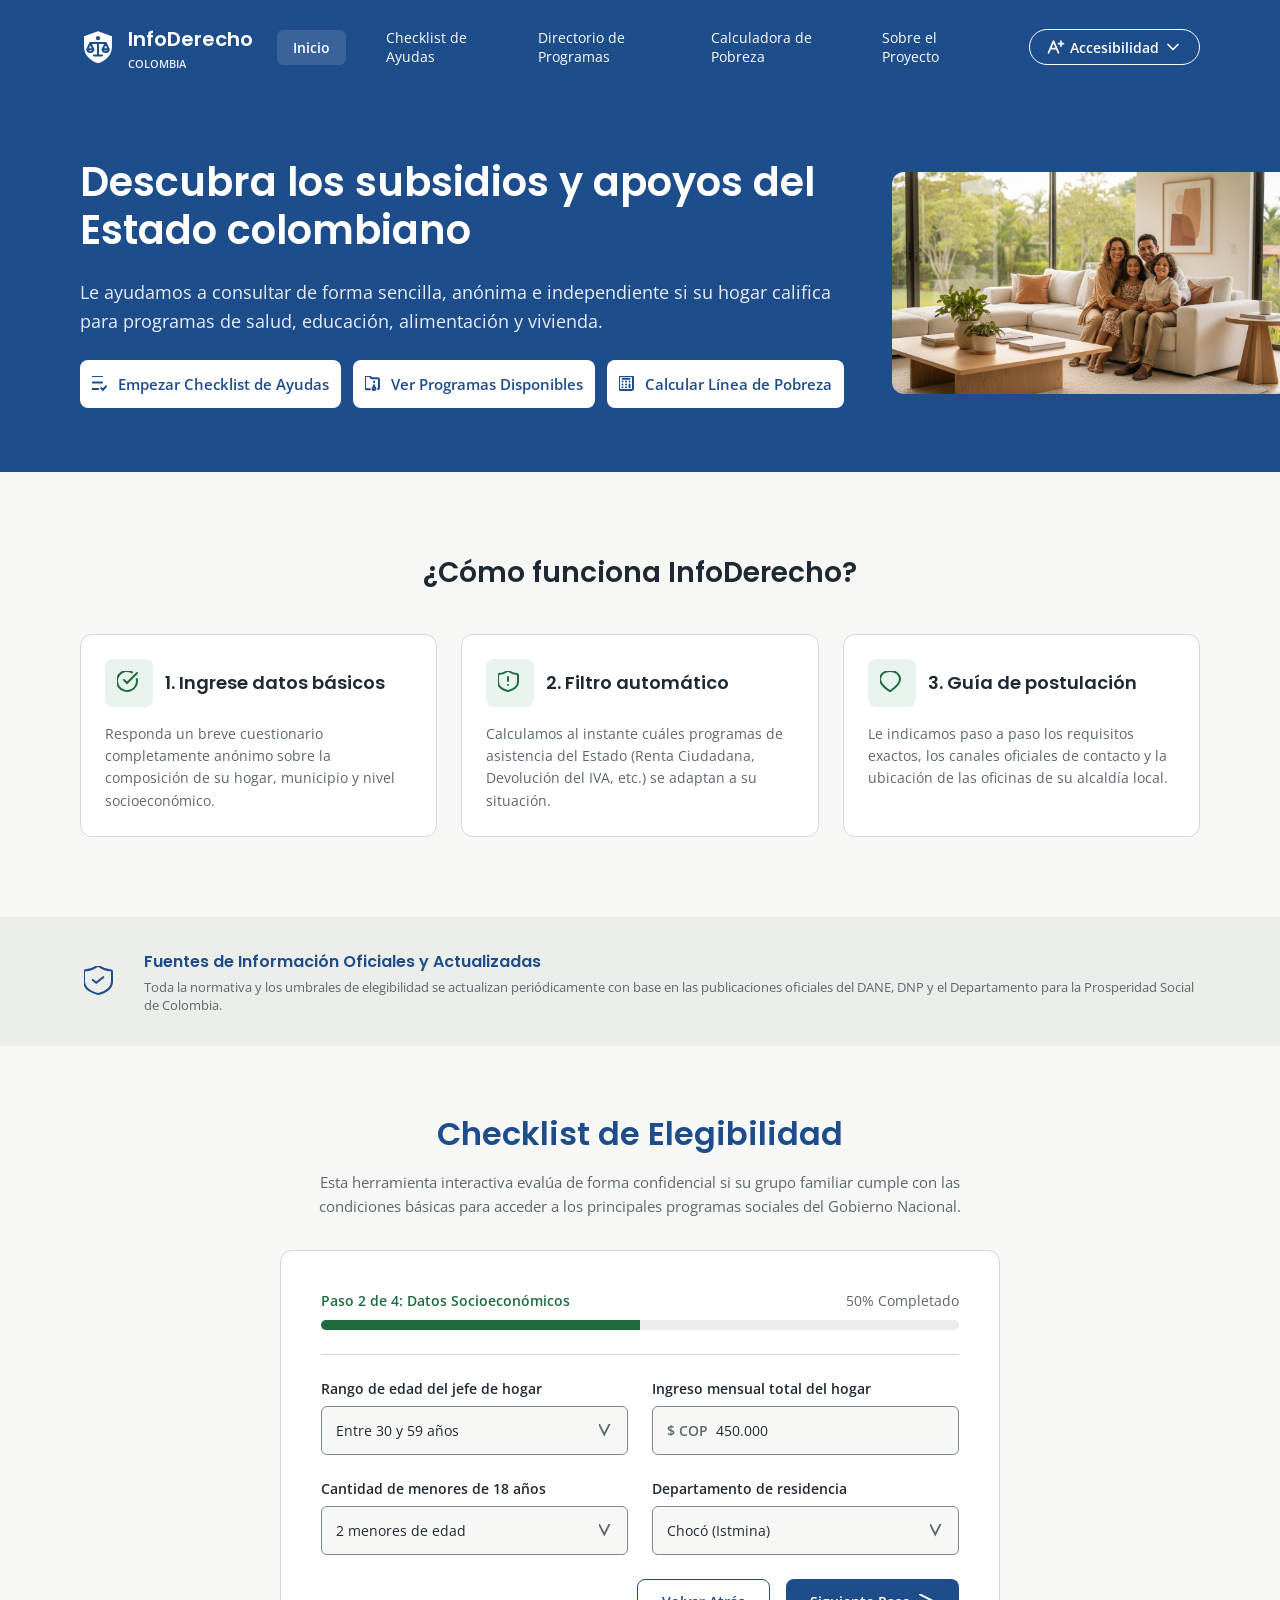
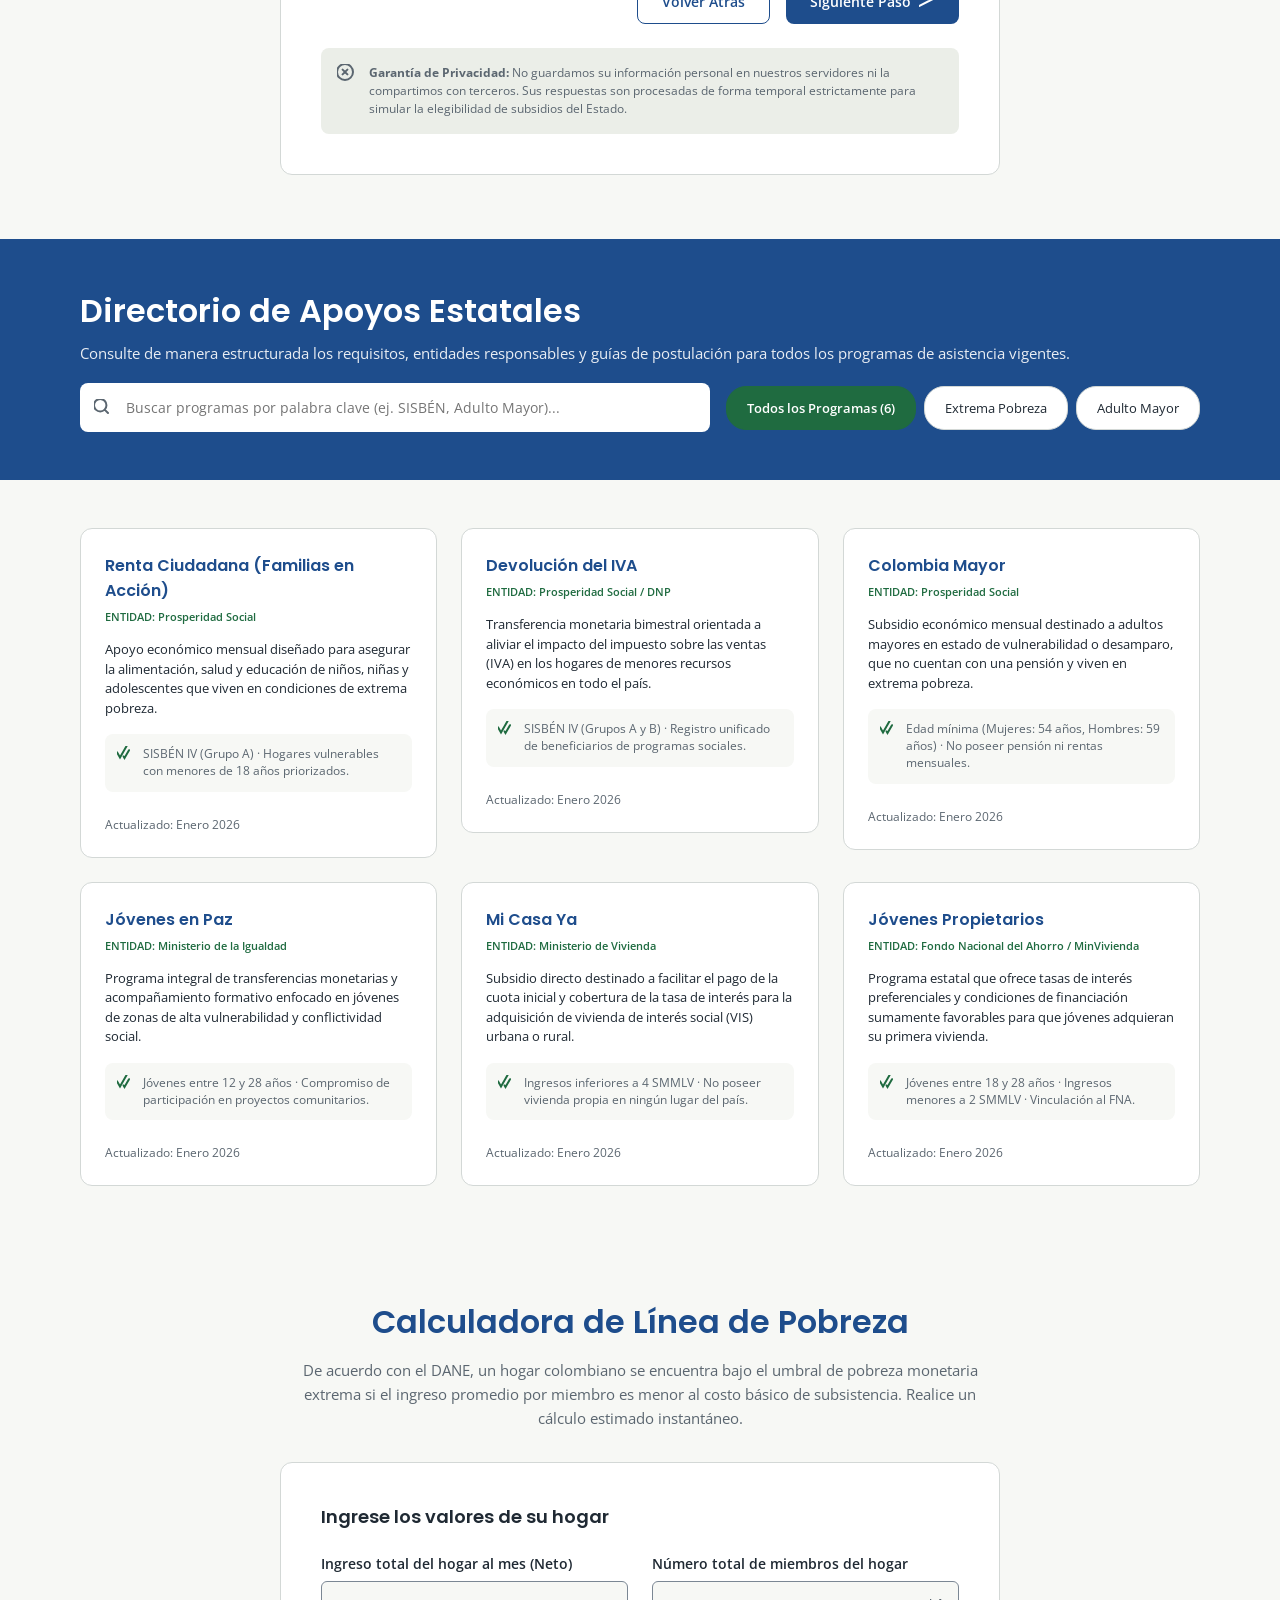
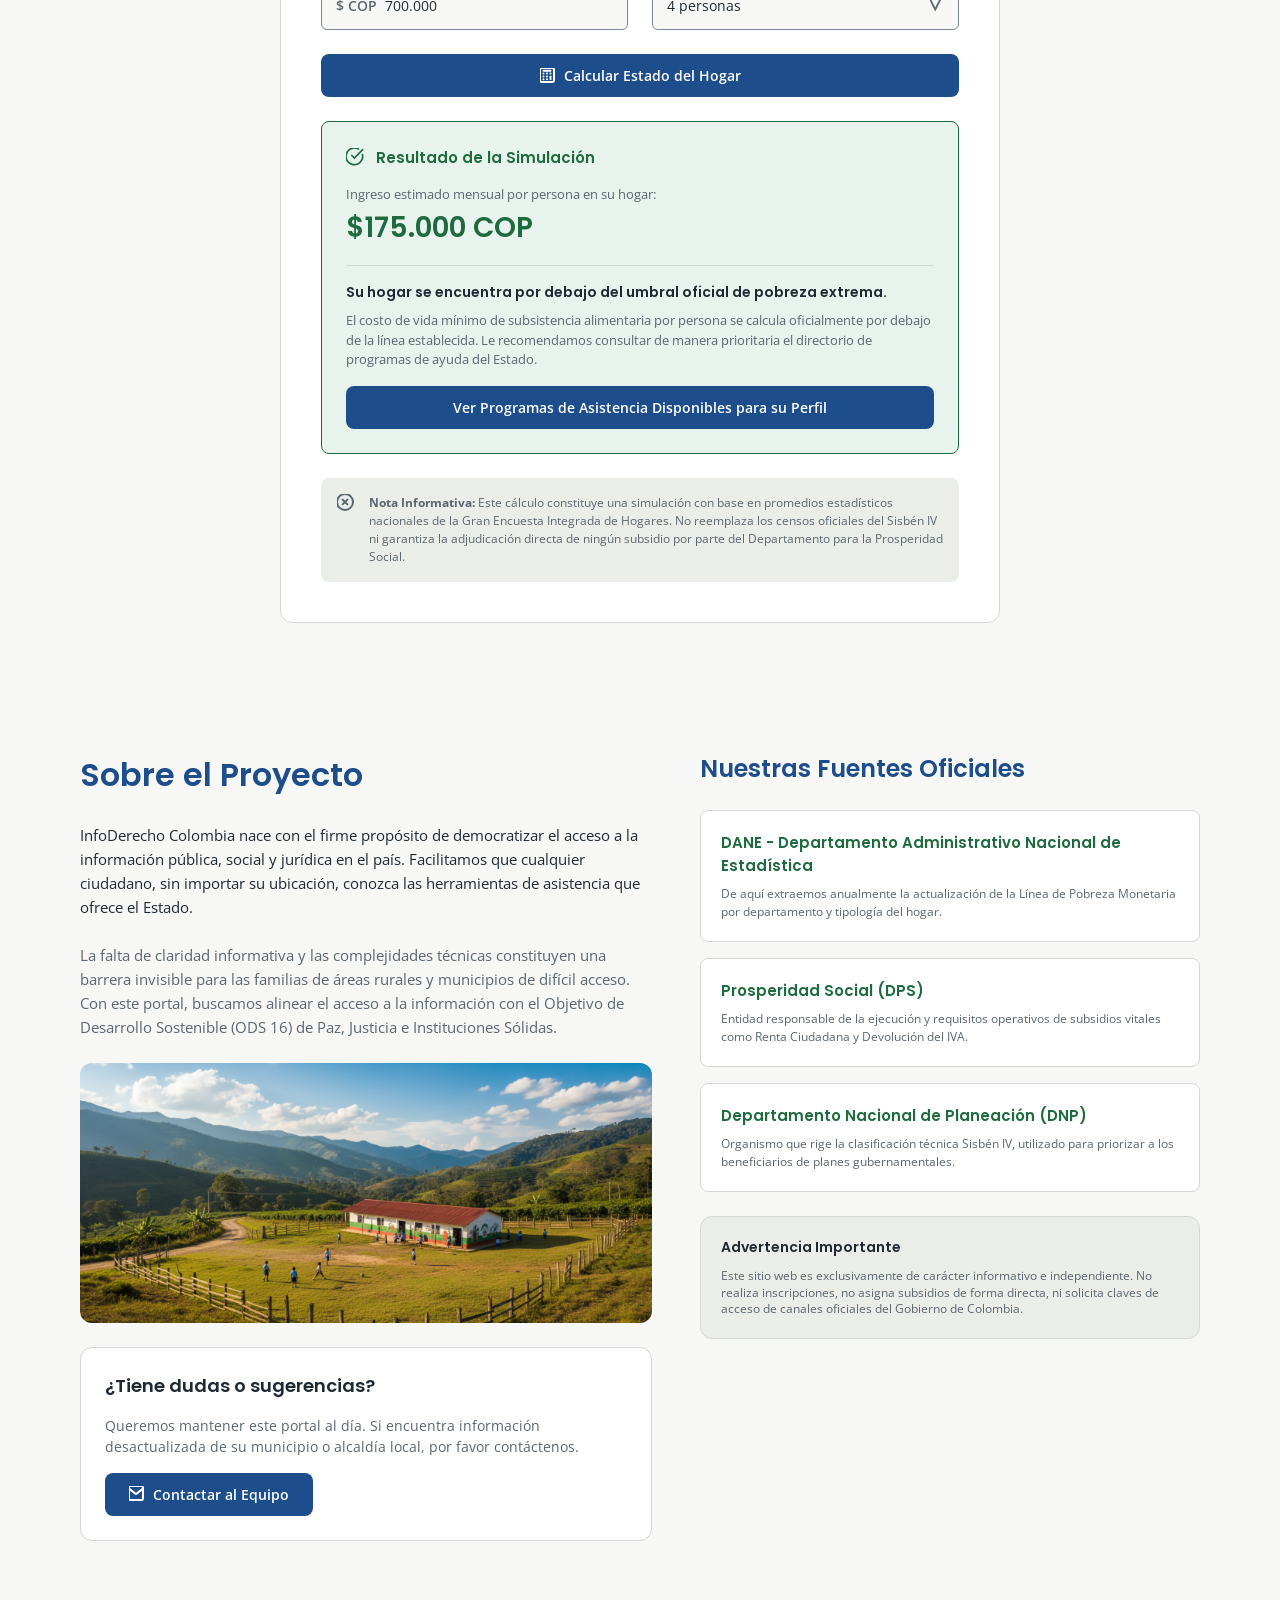
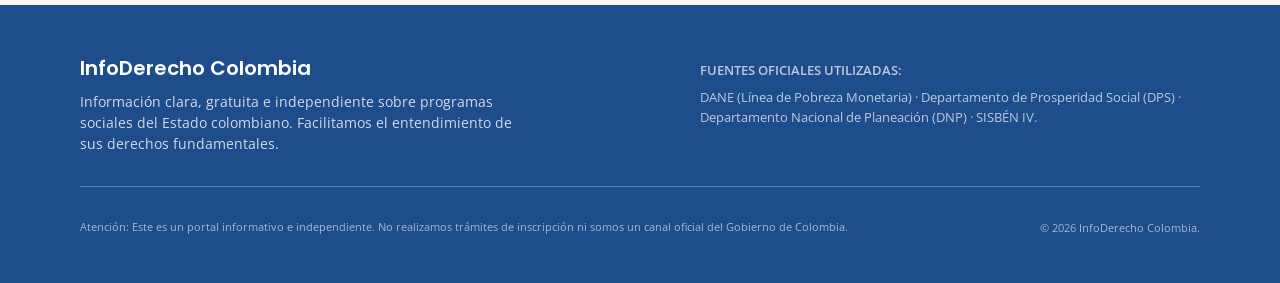
==== index.html @ 77977ab5 "Versión inicial del sitio infoDerechoUni Co-Authored-By: Claude Opus 5.5 <noreply@anthropic.com>" ====
<!DOCTYPE html>
<html lang="es">
<head>
  <meta charset="UTF-8">
  <meta name="viewport" content="width=device-width, initial-scale=1">
  <title>InfoDerecho Colombia</title>
  <link rel="icon" type="image/svg+xml" href="assets/logo/favicon.svg">
  <meta name="theme-color" content="#1E4D8C">
  <link rel="preconnect" href="https://fonts.googleapis.com">
  <link rel="preconnect" href="https://fonts.gstatic.com" crossorigin>
  <script>
    /* Aplica la preferencia de accesibilidad antes de pintar, para evitar parpadeos. */
    try {
      const preferencia = JSON.parse(localStorage.getItem("infoderecho-a11y") || "{}");
      const escala = [0.9, 1, 1.1, 1.2, 1.3, 1.4][preferencia.step];
      if (escala) document.documentElement.style.setProperty("--text-scale", escala);
      if (preferencia.contrast) document.documentElement.classList.add("high-contrast");
    } catch (e) {}
  </script>
  <link rel="stylesheet" href="css/styles.css">
  <link rel="stylesheet" href="css/pages.css">
</head>
<body>
  <header class="header header--sticky">
    <div class="header__bar">
      <a class="logo" href="#inicio">
        <span class="logo__icon"><img src="assets/logo/logo-mark.svg" alt=""></span>
        <span class="logo__text">
          <span class="logo__name">InfoDerecho</span>
          <span class="logo__sub">COLOMBIA</span>
        </span>
      </a>
      <button class="menu-btn" type="button" aria-label="Abrir menú" aria-expanded="false">
        <img src="assets/icons/menu.svg" alt="">
      </button>
    </div>
    <nav class="nav" aria-label="Principal">
      <a class="nav__tab is-active" href="#inicio" aria-current="page">Inicio</a>
      <a class="nav__tab" href="#checklist">Checklist de Ayudas</a>
      <a class="nav__tab" href="#programas">Directorio de Programas</a>
      <a class="nav__tab" href="#calculadora">Calculadora de Pobreza</a>
      <a class="nav__tab" href="#acerca">Sobre el Proyecto</a>
    </nav>
    <div class="a11y">
      <button class="a11y__toggle" id="a11y-toggle" type="button" aria-label="Accesibilidad" aria-haspopup="true" aria-expanded="false" aria-controls="a11y-menu">
        <svg viewBox="0 0 24 24" fill="none" stroke="currentColor" stroke-width="2" stroke-linecap="round" stroke-linejoin="round" aria-hidden="true"><path d="M3 19 9 5l6 14M5.5 14h7"/><path d="M18 5v6M15 8h6"/></svg>
        <span class="a11y__label">Accesibilidad</span>
        <svg class="a11y__chevron" viewBox="0 0 24 24" fill="none" stroke="currentColor" stroke-width="2" stroke-linecap="round" stroke-linejoin="round" aria-hidden="true"><path d="m6 9 6 6 6-6"/></svg>
      </button>
      <div class="a11y__menu" id="a11y-menu" role="group" aria-label="Opciones de accesibilidad" hidden>
        <button class="a11y__item" type="button" data-a11y="increase"><svg viewBox="0 0 24 24" fill="none" stroke="currentColor" stroke-width="2" stroke-linecap="round" stroke-linejoin="round" aria-hidden="true"><path d="M3 9V6h10v3M8 6v11M6 17h4"/><path d="M18 4v6M15 7h6"/></svg><span>Aumentar texto</span></button>
        <button class="a11y__item" type="button" data-a11y="decrease"><svg viewBox="0 0 24 24" fill="none" stroke="currentColor" stroke-width="2" stroke-linecap="round" stroke-linejoin="round" aria-hidden="true"><path d="M3 9V6h10v3M8 6v11M6 17h4"/><path d="M15 7h6"/></svg><span>Disminuir texto</span></button>
        <button class="a11y__item" type="button" data-a11y="contrast" aria-pressed="false"><svg viewBox="0 0 24 24" fill="none" stroke="currentColor" stroke-width="2" stroke-linecap="round" stroke-linejoin="round" aria-hidden="true"><circle cx="12" cy="12" r="9"/><path d="M12 3a9 9 0 0 1 0 18z" fill="currentColor"/></svg><span>Alto contraste</span></button>
        <button class="a11y__item" type="button" data-a11y="reset"><svg viewBox="0 0 24 24" fill="none" stroke="currentColor" stroke-width="2" stroke-linecap="round" stroke-linejoin="round" aria-hidden="true"><path d="M3 12a9 9 0 1 0 3-6.7L3 8"/><path d="M3 3v5h5"/></svg><span>Restablecer</span></button>
      </div>
      <p class="sr-only" id="a11y-status" role="status" aria-live="polite"></p>
    </div>
  </header>

  <main>
    <div class="section" id="inicio">
    <section class="hero">
      <div class="hero__content">
        <h1>Descubra los subsidios y apoyos del Estado colombiano</h1>
        <p>Le ayudamos a consultar de forma sencilla, anónima e independiente si su hogar califica para programas de salud, educación, alimentación y vivienda.</p>
        <div class="hero__ctas show-desktop">
          <a class="btn" href="#checklist"><img src="assets/icons/list-check-blue.svg" alt=""><span>Empezar Checklist de Ayudas</span></a>
          <a class="btn" href="#programas"><img src="assets/icons/folder-archive-blue.svg" alt=""><span>Ver Programas Disponibles</span></a>
          <a class="btn" href="#calculadora"><img src="assets/icons/calculator-blue.svg" alt=""><span>Calcular Línea de Pobreza</span></a>
        </div>
      </div>
      <div class="hero__image-box">
        <picture>
          <source media="(min-width: 960px)" srcset="assets/img/hero-desktop.png">
          <img src="assets/img/hero-mobile.png" alt="Familia colombiana en su hogar" loading="lazy">
        </picture>
      </div>
    </section>

    <section class="shortcuts">
      <h2>Herramientas gratuitas</h2>
      <a class="btn" href="#checklist"><img src="assets/icons/list-check.svg" alt=""><span>Empezar Checklist de Ayudas</span></a>
      <a class="btn" href="#programas"><img src="assets/icons/folder-archive.svg" alt=""><span>Ver Programas Disponibles</span></a>
      <a class="btn" href="#calculadora"><img src="assets/icons/calculator.svg" alt=""><span>Calcular Línea de Pobreza</span></a>
    </section>

    <section class="features">
      <h2>¿Cómo funciona InfoDerecho?</h2>
      <div class="features__row">
        <article class="card feature">
          <div class="feature__head">
            <span class="feature__icon"><img src="assets/icons/check-circle.svg" alt=""></span>
            <h3>1. Ingrese datos básicos</h3>
          </div>
          <p>Responda un breve cuestionario completamente anónimo sobre la composición de su hogar, municipio y nivel socioeconómico.</p>
        </article>
        <article class="card feature">
          <div class="feature__head">
            <span class="feature__icon"><img src="assets/icons/shield-alert.svg" alt=""></span>
            <h3>2. Filtro automático</h3>
          </div>
          <p>Calculamos al instante cuáles programas de asistencia del Estado (Renta Ciudadana, Devolución del IVA, etc.) se adaptan a su situación.</p>
        </article>
        <article class="card feature">
          <div class="feature__head">
            <span class="feature__icon"><img src="assets/icons/map-pin.svg" alt=""></span>
            <h3>3. Guía de postulación</h3>
          </div>
          <p>Le indicamos paso a paso los requisitos exactos, los canales oficiales de contacto y la ubicación de las oficinas de su alcaldía local.</p>
        </article>
      </div>
    </section>

    <section class="trust">
      <span class="trust__icon"><img src="assets/icons/shield-check.svg" alt=""></span>
      <div>
        <h3>Fuentes de Información Oficiales y Actualizadas</h3>
        <p>Toda la normativa y los umbrales de elegibilidad se actualizan periódicamente con base en las publicaciones oficiales del DANE, DNP y el Departamento para la Prosperidad Social de Colombia.</p>
      </div>
    </section>
  
    </div>

    <div class="section" id="checklist">
    <div class="page">
      <div class="page__intro">
        <h1>Checklist de Elegibilidad</h1>
        <p>Esta herramienta interactiva evalúa de forma confidencial si su grupo familiar cumple con las condiciones básicas para acceder a los principales programas sociales del Gobierno Nacional.</p>
      </div>

      <div class="page__card">
        <div class="progress">
          <div class="progress__row">
            <strong>Paso 2 de 4<span class="d-only">: Datos Socioeconómicos</span></strong>
            <span>50% Completado</span>
          </div>
          <div class="progress__track"><div class="progress__fill"></div></div>
        </div>
        <hr class="divider">

        <form class="card form" id="checklist-form">
          <h2 class="form__title form__title--step">Paso 2: Composición del hogar e ingresos</h2>
          <div class="form__grid">
            <div class="field">
              <label class="field__label" for="check-age">Rango de edad del jefe de hogar</label>
              <div class="control control--select">
                <select id="check-age">
                  <option value="<18">Menos de 18 años</option>
                  <option value="18-29">Entre 18 y 29 años</option>
                  <option value="30-59" selected>Entre 30 y 59 años</option>
                  <option value="60+">60 años o más</option>
                </select>
              </div>
            </div>
            <div class="field">
              <label class="field__label" for="check-income">Ingreso mensual total del hogar</label>
              <div class="control">
                <span class="control__prefix"><span class="m-only">$</span><span class="d-only">$ COP</span></span>
                <input id="check-income" inputmode="numeric" value="450.000" autocomplete="off">
              </div>
              <p class="field__hint">Sume el ingreso de todas las personas que aportan en la vivienda.</p>
            </div>
            <div class="field">
              <label class="field__label" for="check-minors">Cantidad de menores de 18 años</label>
              <div class="control control--select">
                <select id="check-minors">
                  <option value="0">Ningún menor de edad</option>
                  <option value="1">1 menor de edad</option>
                  <option value="2" selected>2 menores de edad</option>
                  <option value="3">3 o más menores de edad</option>
                </select>
              </div>
            </div>
            <div class="field">
              <label class="field__label" for="check-dep">Departamento de residencia</label>
              <div class="control control--select">
                <select id="check-dep">
              <option>Amazonas</option>
              <option>Antioquia</option>
              <option>Arauca</option>
              <option>Atlántico</option>
              <option>Bogotá D.C.</option>
              <option>Bolívar</option>
              <option>Boyacá</option>
              <option>Caldas</option>
              <option>Caquetá</option>
              <option>Casanare</option>
              <option>Cauca</option>
              <option>Cesar</option>
              <option selected>Chocó (Istmina)</option>
              <option>Córdoba</option>
              <option>Cundinamarca</option>
              <option>Guainía</option>
              <option>Guaviare</option>
              <option>Huila</option>
              <option>La Guajira</option>
              <option>Magdalena</option>
              <option>Meta</option>
              <option>Nariño</option>
              <option>Norte de Santander</option>
              <option>Putumayo</option>
              <option>Quindío</option>
              <option>Risaralda</option>
              <option>San Andrés y Providencia</option>
              <option>Santander</option>
              <option>Sucre</option>
              <option>Tolima</option>
              <option>Valle del Cauca</option>
              <option>Vaupés</option>
              <option>Vichada</option>
                </select>
              </div>
            </div>
          </div>

          <div class="form__actions">
            <button class="btn btn--outline" type="button" id="check-back">Volver Atrás</button>
            <button class="btn btn--next" type="submit"><span>Siguiente Paso</span><img src="assets/icons/chevron-right.svg" alt=""></button>
          </div>
        </form>

        <section class="result" id="check-result" hidden>
          <div class="result__header">
            <img src="assets/icons/check-circle.svg" alt="">
            <h2 class="result__title" id="check-result-title"></h2>
          </div>
          <ul class="result__list" id="check-result-list"></ul>
          <a class="btn btn--block" href="#programas">Ver detalles en el Directorio de Programas</a>
        </section>

        <div class="notice">
          <img src="assets/icons/circle-x.svg" alt="">
          <p><strong>Garantía de Privacidad:</strong> No guardamos su información personal en nuestros servidores ni la compartimos con terceros. Sus respuestas son procesadas de forma temporal estrictamente para simular la elegibilidad de subsidios del Estado.</p>
        </div>
      </div>
    </div>
  
    </div>

    <div class="section" id="programas">
    <section class="search">
      <h1>Directorio de Apoyos Estatales</h1>
      <p class="search__intro">Consulte de manera estructurada los requisitos, entidades responsables y guías de postulación para todos los programas de asistencia vigentes.</p>
      <div class="search__controls">
        <label class="search__bar">
          <img src="assets/icons/search.svg" alt="">
          <input id="program-search" type="search" placeholder="Buscar programas por palabra clave (ej. SISBÉN, Adulto Mayor)..." autocomplete="off">
        </label>
        <div class="chips" role="group" aria-label="Filtrar programas">
          <button class="chip is-active" type="button" data-filter="all"><span class="d-only">Todos los Programas</span><span class="m-only">Todos</span> (6)</button>
          <button class="chip" type="button" data-filter="extrema-pobreza">Extrema Pobreza</button>
          <button class="chip" type="button" data-filter="adulto-mayor">Adulto Mayor</button>
        </div>
      </div>
    </section>

    <section class="programs">
      <article class="card program" data-tags="extrema-pobreza">
        <div>
          <h2>Renta Ciudadana (Familias en Acción)</h2>
          <p class="program__entity">ENTIDAD: Prosperidad Social</p>
        </div>
        <p class="program__desc">Apoyo económico mensual diseñado para asegurar la alimentación, salud y educación de niños, niñas y adolescentes que viven en condiciones de extrema pobreza.</p>
        <div class="program__req"><img src="assets/icons/check-check.svg" alt=""><p>SISBÉN IV (Grupo A) · Hogares vulnerables con menores de 18 años priorizados.</p></div>
        <div class="program__actions">
          <span>Actualizado: Enero 2026</span>
        </div>
      </article>
      <article class="card program" data-tags="extrema-pobreza">
        <div>
          <h2>Devolución del IVA</h2>
          <p class="program__entity">ENTIDAD: Prosperidad Social / DNP</p>
        </div>
        <p class="program__desc">Transferencia monetaria bimestral orientada a aliviar el impacto del impuesto sobre las ventas (IVA) en los hogares de menores recursos económicos en todo el país.</p>
        <div class="program__req"><img src="assets/icons/check-check.svg" alt=""><p>SISBÉN IV (Grupos A y B) · Registro unificado de beneficiarios de programas sociales.</p></div>
        <div class="program__actions">
          <span>Actualizado: Enero 2026</span>
        </div>
      </article>
      <article class="card program" data-tags="extrema-pobreza adulto-mayor">
        <div>
          <h2>Colombia Mayor</h2>
          <p class="program__entity">ENTIDAD: Prosperidad Social</p>
        </div>
        <p class="program__desc">Subsidio económico mensual destinado a adultos mayores en estado de vulnerabilidad o desamparo, que no cuentan con una pensión y viven en extrema pobreza.</p>
        <div class="program__req"><img src="assets/icons/check-check.svg" alt=""><p>Edad mínima (Mujeres: 54 años, Hombres: 59 años) · No poseer pensión ni rentas mensuales.</p></div>
        <div class="program__actions">
          <span>Actualizado: Enero 2026</span>
        </div>
      </article>
      <article class="card program" data-tags="">
        <div>
          <h2>Jóvenes en Paz</h2>
          <p class="program__entity">ENTIDAD: Ministerio de la Igualdad</p>
        </div>
        <p class="program__desc">Programa integral de transferencias monetarias y acompañamiento formativo enfocado en jóvenes de zonas de alta vulnerabilidad y conflictividad social.</p>
        <div class="program__req"><img src="assets/icons/check-check.svg" alt=""><p>Jóvenes entre 12 y 28 años · Compromiso de participación en proyectos comunitarios.</p></div>
        <div class="program__actions">
          <span>Actualizado: Enero 2026</span>
        </div>
      </article>
      <article class="card program" data-tags="">
        <div>
          <h2>Mi Casa Ya</h2>
          <p class="program__entity">ENTIDAD: Ministerio de Vivienda</p>
        </div>
        <p class="program__desc">Subsidio directo destinado a facilitar el pago de la cuota inicial y cobertura de la tasa de interés para la adquisición de vivienda de interés social (VIS) urbana o rural.</p>
        <div class="program__req"><img src="assets/icons/check-check.svg" alt=""><p>Ingresos inferiores a 4 SMMLV · No poseer vivienda propia en ningún lugar del país.</p></div>
        <div class="program__actions">
          <span>Actualizado: Enero 2026</span>
        </div>
      </article>
      <article class="card program" data-tags="">
        <div>
          <h2>Jóvenes Propietarios</h2>
          <p class="program__entity">ENTIDAD: Fondo Nacional del Ahorro / MinVivienda</p>
        </div>
        <p class="program__desc">Programa estatal que ofrece tasas de interés preferenciales y condiciones de financiación sumamente favorables para que jóvenes adquieran su primera vivienda.</p>
        <div class="program__req"><img src="assets/icons/check-check.svg" alt=""><p>Jóvenes entre 18 y 28 años · Ingresos menores a 2 SMMLV · Vinculación al FNA.</p></div>
        <div class="program__actions">
          <span>Actualizado: Enero 2026</span>
        </div>
      </article>
      <p class="programs__empty" id="programs-empty" hidden>No encontramos programas que coincidan con su búsqueda.</p>
    </section>
  
    </div>

    <div class="section" id="calculadora">
    <div class="page">
      <div class="page__intro">
        <h1>Calculadora de Línea de Pobreza</h1>
        <p>De acuerdo con el DANE, un hogar colombiano se encuentra bajo el umbral de pobreza monetaria extrema si el ingreso promedio por miembro es menor al costo básico de subsistencia. Realice un cálculo estimado instantáneo.</p>
      </div>

      <div class="page__card">
        <form class="card form" id="calc-form">
          <h2 class="form__title">Ingrese los valores de su hogar</h2>
          <div class="form__grid">
            <div class="field">
              <label class="field__label" for="calc-income">Ingreso total del hogar al mes<span class="d-only"> (Neto)</span></label>
              <div class="control">
                <span class="control__prefix"><span class="m-only">$</span><span class="d-only">$ COP</span></span>
                <input id="calc-income" inputmode="numeric" value="700.000" autocomplete="off">
              </div>
            </div>
            <div class="field">
              <label class="field__label" for="calc-members">Número total de miembros del hogar</label>
              <div class="control control--select">
                <select id="calc-members">
                  <option value="1">1 persona</option>
                  <option value="2">2 personas</option>
                  <option value="3">3 personas</option>
                  <option value="4" selected>4 personas</option>
                  <option value="5">5 personas</option>
                  <option value="6">6 personas</option>
                  <option value="7">7 personas</option>
                  <option value="8">8 personas</option>
                  <option value="9">9 personas</option>
                  <option value="10">10 personas</option>
                </select>
              </div>
            </div>
          </div>
          <button class="btn btn--block" type="submit"><img src="assets/icons/calculator.svg" alt=""><span>Calcular Estado del Hogar</span></button>
        </form>

        <section class="result" id="calc-result" aria-live="polite">
          <div class="result__header">
            <img src="assets/icons/check-circle.svg" alt="">
            <h2 class="result__title">Resultado de la Simulación</h2>
          </div>
          <div>
            <p class="result__label"><span class="d-only">Ingreso estimado mensual por persona en su hogar:</span><span class="m-only">Ingreso por persona en su hogar:</span></p>
            <p class="result__amount" id="calc-amount">$175.000 COP</p>
          </div>
          <hr class="result__rule">
          <div class="result__msg">
            <h3 id="calc-message-title">Su hogar se encuentra por debajo del umbral oficial de pobreza extrema.</h3>
            <p id="calc-message-body">El costo de vida mínimo de subsistencia alimentaria por persona se calcula oficialmente por debajo de la línea establecida. Le recomendamos consultar de manera prioritaria el directorio de programas de ayuda del Estado.</p>
          </div>
          <a class="btn btn--block" href="#programas"><span class="d-only">Ver Programas de Asistencia Disponibles para su Perfil</span><span class="m-only">Ver Programas Disponibles</span></a>
        </section>

        <div class="notice">
          <img src="assets/icons/circle-x.svg" alt="">
          <p><strong>Nota Informativa:</strong> Este cálculo constituye una simulación con base en promedios estadísticos nacionales de la Gran Encuesta Integrada de Hogares. No reemplaza los censos oficiales del Sisbén IV ni garantiza la adjudicación directa de ningún subsidio por parte del Departamento para la Prosperidad Social.</p>
        </div>
      </div>
    </div>
  
    </div>

    <div class="section" id="acerca">
    <div class="about">
      <div class="about__col">
        <div class="about__text">
          <h1>Sobre el Proyecto</h1>
          <p>InfoDerecho Colombia nace con el firme propósito de democratizar el acceso a la información pública, social y jurídica en el país. Facilitamos que cualquier ciudadano, sin importar su ubicación, conozca las herramientas de asistencia que ofrece el Estado.</p>
          <p>La falta de claridad informativa y las complejidades técnicas constituyen una barrera invisible para las familias de áreas rurales y municipios de difícil acceso. Con este portal, buscamos alinear el acceso a la información con el Objetivo de Desarrollo Sostenible (ODS 16) de Paz, Justicia e Instituciones Sólidas.</p>
        </div>

        <div class="about__image">
          <picture>
            <source media="(min-width: 960px)" srcset="assets/img/rural-desktop.png">
            <img src="assets/img/rural-mobile.png" alt="Escuela rural en un paisaje montañoso de Colombia" loading="lazy">
          </picture>
        </div>

        <section class="card contact">
          <h2>¿Tiene dudas o sugerencias?</h2>
          <p>Queremos mantener este portal al día. Si encuentra información desactualizada de su municipio o alcaldía local, por favor contáctenos.</p>
          <a class="btn" href="#"><img src="assets/icons/mail.svg" alt=""><span>Contactar al Equipo</span></a>
        </section>
      </div>

      <div class="about__col about__col--side">
        <section class="sources">
          <h2>Nuestras Fuentes Oficiales</h2>
          <div class="sources__list">
          <article class="card source">
            <h3>DANE - Departamento Administrativo Nacional de Estadística</h3>
            <p>De aquí extraemos anualmente la actualización de la Línea de Pobreza Monetaria por departamento y tipología del hogar.</p>
          </article>
          <article class="card source">
            <h3>Prosperidad Social (DPS)</h3>
            <p>Entidad responsable de la ejecución y requisitos operativos de subsidios vitales como Renta Ciudadana y Devolución del IVA.</p>
          </article>
          <article class="card source">
            <h3>Departamento Nacional de Planeación (DNP)</h3>
            <p>Organismo que rige la clasificación técnica Sisbén IV, utilizado para priorizar a los beneficiarios de planes gubernamentales.</p>
          </article>
          </div>
        </section>

        <aside class="warning">
          <h3>Advertencia Importante</h3>
          <p>Este sitio web es exclusivamente de carácter informativo e independiente. No realiza inscripciones, no asigna subsidios de forma directa, ni solicita claves de acceso de canales oficiales del Gobierno de Colombia.</p>
        </aside>
      </div>
    </div>
  
    </div>
  </main>

  <footer class="footer">
    <div class="footer__top">
      <div class="footer__brand">
        <p class="footer__brand-name">InfoDerecho Colombia</p>
        <p>Información clara, gratuita e independiente sobre programas sociales del Estado colombiano. Facilitamos el entendimiento de sus derechos fundamentales.</p>
      </div>
      <hr class="footer__rule footer__rule--mid">
      <div class="footer__sources">
        <p class="footer__sources-title">FUENTES OFICIALES UTILIZADAS:</p>
        <p>DANE (Línea de Pobreza Monetaria) · Departamento de Prosperidad Social (DPS) · Departamento Nacional de Planeación (DNP) · SISBÉN IV.</p>
      </div>
    </div>
    <hr class="footer__rule">
    <div class="footer__bottom">
      <p class="footer__legal">Atención: Este es un portal informativo e independiente. No realizamos trámites de inscripción ni somos un canal oficial del Gobierno de Colombia.</p>
      <p class="footer__copy">© 2026 InfoDerecho Colombia.</p>
    </div>
  </footer>

  <script src="js/main.js"></script>
</body>
</html>
---- css/styles.css ----
@import url("https://fonts.googleapis.com/css2?family=Open+Sans:wght@400;600&family=Poppins:wght@600&display=swap");

/* ---------- Tokens (extraídos del Figma) ---------- */
:root {
  /* Paleta oficial, neutra y orientada a la acción */
  --blue: #1e4d8c;
  --blue-soft: #e6eef7;
  --amber: #8a5300;
  --amber-soft: #fdf1dc;
  --green: #1f6b40;
  --green-soft: #e7f3ec;
  --gray-state: #3e4c59;
  --gray-soft: #eef1f4;
  --error: #b3261e; /* solo para errores reales de formulario */
  --bg: #f7f8f5;
  --bg-alt: #ebeee8;
  --border: #d3d8d6;
  --field-border: #7b8794; /* bordes de campos: contraste >= 3:1 */
  --text: #1f2933;
  --muted: #5b6670;
  --white: #fff;

  --font-title: "Poppins", sans-serif;
  --font-body: "Open Sans", sans-serif;

  --gutter: 80px;
  --bp-desktop: 960px;
  --text-scale: 1; /* lo cambia el menú de Accesibilidad */
}

/* ---------- Base ---------- */
*,
*::before,
*::after {
  box-sizing: border-box;
}

body {
  margin: 0;
  background: var(--bg);
  color: var(--text);
  font-family: var(--font-body);
  font-size: calc(14px * var(--text-scale));
  line-height: normal;
  min-height: 100vh;
  display: flex;
  flex-direction: column;
}

main {
  flex: 1;
}

h1, h2, h3, p {
  margin: 0;
}

h1, h2, h3 {
  font-family: var(--font-title);
  font-weight: 600;
}

a {
  color: inherit;
  text-decoration: none;
}

img {
  display: block;
  max-width: 100%;
}

button,
input,
select {
  font: inherit;
  color: inherit;
}

.show-desktop { display: none; }
.d-only { display: none; }
.m-only { display: inline; }

/* ---------- Header ---------- */
.header {
  background: var(--blue);
  color: var(--white);
  padding: 16px;
  position: relative;
}

.header__bar {
  display: flex;
  align-items: center;
  justify-content: space-between;
}

.logo {
  display: flex;
  align-items: center;
  gap: 8px;
}

.logo__icon {
  width: 32px;
  height: 32px;
  display: flex;
  align-items: center;
  justify-content: center;
}

.logo__icon img {
  width: 32px;
  height: 32px;
}

.logo__text {
  display: flex;
  flex-direction: column;
  gap: 2px;
}

.logo__name {
  font-family: var(--font-title);
  font-weight: 600;
  font-size: calc(16px * var(--text-scale));
}

.logo__sub {
  font-size: calc(10px * var(--text-scale));
  opacity: 0.9;
}

.menu-btn {
  background: none;
  border: 1px solid var(--white);
  border-radius: 4px;
  padding: 8px;
  width: 36px;
  height: 36px;
  display: flex;
  align-items: center;
  justify-content: center;
  cursor: pointer;
}

.menu-btn img {
  width: 16px;
  height: 16px;
}

.nav {
  display: none;
  flex-direction: column;
  gap: 4px;
  padding-top: 12px;
}

.nav.is-open {
  display: flex;
}

.nav__tab {
  padding: 10px 16px;
  border-radius: 6px;
  font-size: calc(14px * var(--text-scale));
  color: var(--white);
}

.nav__tab:hover {
  background: rgba(255, 255, 255, 0.08);
}

.nav__tab.is-active {
  background: rgba(255, 255, 255, 0.12);
  font-weight: 600;
}

/* ---------- Buttons ---------- */
.btn {
  display: flex;
  align-items: center;
  justify-content: center;
  gap: 8px;
  padding: 12px 16px;
  border-radius: 8px;
  border: 0;
  background: var(--blue);
  color: var(--white);
  font-weight: 600;
  font-size: calc(14px * var(--text-scale));
  cursor: pointer;
  text-align: center;
  transition: filter 0.15s;
}

.btn:hover {
  filter: brightness(1.08);
}

.btn img {
  width: 14px;
  height: 14px;
}

.btn--outline {
  background: transparent;
  border: 1.5px solid var(--blue);
  color: var(--blue);
}

.btn--outline:hover {
  background: rgba(30, 77, 140, 0.08);
  filter: none;
}

.btn--mini {
  padding: 6px 12px;
  border-radius: 4px;
  font-size: calc(11px * var(--text-scale));
}

.btn--block {
  width: 100%;
}

/* ---------- Footer ---------- */
.footer {
  background: var(--blue);
  color: var(--white);
  padding: 20px;
  display: flex;
  flex-direction: column;
  gap: 16px;
}

.footer__brand .footer__brand-name {
  font-family: var(--font-title);
  font-weight: 600;
  font-size: calc(16px * var(--text-scale));
  opacity: 1;
  margin-top: 0;
}

.footer__brand p {
  font-size: calc(12px * var(--text-scale));
  opacity: 0.8;
  margin-top: 4px;
}

.footer__top {
  display: flex;
  flex-direction: column;
  gap: 16px;
}

.footer__rule {
  height: 1px;
  background: rgba(255, 255, 255, 0.3);
  border: 0;
  width: 100%;
  margin: 0;
}

.footer__sources-title {
  font-size: calc(11px * var(--text-scale));
  font-weight: 600;
}

.footer__sources p {
  font-size: calc(11px * var(--text-scale));
  opacity: 0.7;
  margin-top: 6px;
}

.footer__legal {
  font-size: calc(10px * var(--text-scale));
  line-height: 1.4;
  opacity: 0.6;
}

.footer__copy {
  display: none;
}

/* ---------- Cards / forms (compartido) ---------- */
.card {
  background: var(--white);
  border: 1px solid var(--border);
  border-radius: 8px;
}

.field {
  display: flex;
  flex-direction: column;
  gap: 6px;
}

.field__label {
  font-size: calc(12px * var(--text-scale));
  font-weight: 600;
}

.field__hint {
  font-size: calc(11px * var(--text-scale));
  color: var(--muted);
}

.control {
  display: flex;
  align-items: center;
  gap: 8px;
  width: 100%;
  background: var(--bg);
  border: 1px solid var(--field-border);
  border-radius: 6px;
  padding: 12px;
  font-size: calc(13px * var(--text-scale));
}

.control:focus-within {
  outline: 2px solid var(--blue);
  outline-offset: 1px;
}

.control input,
.control select {
  flex: 1;
  min-width: 0;
  border: 0;
  background: transparent;
  outline: 0;
  padding: 0;
  font-size: inherit;
}

.control select {
  appearance: none;
  -webkit-appearance: none;
  cursor: pointer;
}

.control__prefix {
  font-weight: 600;
  color: var(--muted);
}

.control--select {
  position: relative;
}

.control--select::after {
  content: "";
  width: 14px;
  height: 14px;
  background: url("../assets/icons/chevron-down.svg") center / contain no-repeat;
  pointer-events: none;
}

.notice {
  display: flex;
  gap: 10px;
  align-items: flex-start;
  background: var(--bg-alt);
  border-radius: 8px;
  padding: 12px;
  color: var(--muted);
  font-size: calc(11px * var(--text-scale));
  line-height: 1.4;
}

.notice img {
  width: 18px;
  height: 18px;
  flex-shrink: 0;
}

/* ================= DESKTOP ================= */
@media (min-width: 960px) {
  .show-desktop { display: block; }
  .d-only { display: inline; }
  .m-only { display: none; }

  .header {
    padding: 20px var(--gutter);
  }

  .header__bar {
    flex: 1;
  }

  .header {
    display: flex;
    align-items: center;
    justify-content: space-between;
  }

  .logo {
    gap: 12px;
  }

  .logo__icon {
    width: 36px;
    height: 36px;
  }

  .logo__icon img {
    width: 36px;
    height: 36px;
  }

  .logo__name {
    font-size: calc(20px * var(--text-scale));
  }

  .logo__sub {
    font-size: calc(11px * var(--text-scale));
    font-weight: 600;
  }

  .menu-btn {
    display: none;
  }

  .nav,
  .nav.is-open {
    display: flex;
    flex-direction: row;
    align-items: center;
    gap: 24px;
    padding-top: 0;
  }

  .nav__tab {
    padding: 8px 16px;
  }

  .footer {
    padding: 48px var(--gutter);
    gap: 32px;
  }

  .footer__top {
    flex-direction: row;
    justify-content: space-between;
    align-items: flex-start;
  }

  .footer__brand {
    width: 450px;
  }

  .footer__brand .footer__brand-name {
    font-size: calc(20px * var(--text-scale));
  }

  .footer__brand p {
    font-size: calc(14px * var(--text-scale));
    line-height: 1.5;
    margin-top: 8px;
  }

  .footer__sources {
    width: 500px;
  }

  .footer__sources-title {
    font-size: calc(12px * var(--text-scale));
  }

  .footer__sources p {
    font-size: calc(13px * var(--text-scale));
    line-height: 1.5;
    margin-top: 8px;
  }

  .footer__rule--mid {
    display: none;
  }

  .footer__bottom {
    display: flex;
    justify-content: space-between;
    align-items: center;
  }

  .footer__legal {
    width: 800px;
    font-size: calc(11px * var(--text-scale));
    line-height: 1.5;
  }

  .footer__copy {
    display: block;
    font-size: calc(11px * var(--text-scale));
    opacity: 0.6;
  }

  .btn {
    padding: 12px 24px;
  }

  .btn img {
    width: 16px;
    height: 16px;
  }

  .btn--mini {
    padding: 8px 16px;
    border-radius: 6px;
    font-size: calc(12px * var(--text-scale));
  }

  .control {
    padding: 14px;
    font-size: calc(14px * var(--text-scale));
  }

  .field {
    gap: 8px;
  }

  .field__label {
    font-size: calc(14px * var(--text-scale));
  }

  .notice {
    padding: 16px;
    gap: 12px;
    font-size: calc(12px * var(--text-scale));
    line-height: 1.5;
  }

  .notice img {
    width: 20px;
    height: 20px;
  }
}

/* ---------- Index de una sola página (todas las secciones) ---------- */
html {
  scroll-behavior: smooth;
}

.header--sticky {
  position: sticky;
  top: 0;
  z-index: 50;
}

.section {
  scroll-margin-top: 72px; /* alto aproximado del header fijo */
}

@media (min-width: 960px) {
  .section {
    scroll-margin-top: 80px;
  }
}

@media (prefers-reduced-motion: reduce) {
  html {
    scroll-behavior: auto;
  }
}

/* ---------- Menú de Accesibilidad ---------- */
.sr-only {
  position: absolute;
  width: 1px;
  height: 1px;
  margin: -1px;
  padding: 0;
  overflow: hidden;
  clip: rect(0, 0, 0, 0);
  white-space: nowrap;
  border: 0;
}

.a11y {
  position: absolute;
  top: 16px;
  right: 60px; /* a la izquierda del botón de menú móvil */
}

.a11y__toggle {
  display: flex;
  align-items: center;
  gap: 4px;
  height: 36px;
  padding: 0 8px;
  background: none;
  border: 1px solid var(--white);
  border-radius: 4px;
  color: var(--white);
  cursor: pointer;
}

.a11y__toggle:hover {
  background: rgba(255, 255, 255, 0.1);
}

.a11y__toggle svg {
  width: 20px;
  height: 20px;
  flex-shrink: 0;
}

.a11y__label {
  display: none;
  font-size: 13px;
  font-weight: 600;
}

.a11y__chevron {
  transition: transform 0.15s;
}

.a11y__toggle[aria-expanded="true"] .a11y__chevron {
  transform: rotate(180deg);
}

.a11y__menu {
  position: absolute;
  right: 0;
  top: calc(100% + 12px);
  z-index: 60;
  min-width: 230px;
  padding: 8px 0;
  background: #1f2933;
  color: var(--white);
  border-radius: 6px;
  box-shadow: 0 8px 24px rgba(0, 0, 0, 0.25);
}

.a11y__menu[hidden] {
  display: none;
}

.a11y__menu::before {
  content: "";
  position: absolute;
  top: -6px;
  right: 20px;
  width: 12px;
  height: 12px;
  background: #1f2933;
  transform: rotate(45deg);
}

.a11y__item {
  position: relative;
  display: flex;
  align-items: center;
  gap: 12px;
  width: 100%;
  padding: 12px 20px;
  background: none;
  border: 0;
  color: inherit;
  font-size: 15px;
  text-align: left;
  cursor: pointer;
}

.a11y__item svg {
  width: 22px;
  height: 22px;
  flex-shrink: 0;
}

.a11y__item:hover {
  background: rgba(255, 255, 255, 0.1);
}

.a11y__item:focus-visible,
.a11y__toggle:focus-visible {
  outline: 2px dashed var(--white);
  outline-offset: 2px;
}

.a11y__item[aria-disabled="true"] {
  opacity: 0.4;
  cursor: not-allowed;
}

.a11y__item[aria-pressed="true"] {
  font-weight: 600;
}

.a11y__item[aria-pressed="true"]::after {
  content: "\2713";
  margin-left: auto;
}

@media (min-width: 480px) {
  .a11y__label {
    display: inline;
  }
  .a11y__toggle {
    padding: 0 12px;
  }
}

@media (min-width: 960px) {
  .header {
    gap: 24px;
  }
  .a11y {
    position: relative;
    top: auto;
    right: auto;
    margin-left: 24px;
  }
  .a11y__toggle {
    border-radius: 999px;
    padding: 0 16px;
  }
  .a11y__label {
    font-size: 14px;
  }
}

/* ---------- Alto contraste ---------- */
html.high-contrast {
  --bg: #000;
  --bg-alt: #000;
  --border: #fff;
  --text: #fff;
  --muted: #fff;
  --blue: #ffd400;
  --amber: #ffd400;
  --green: #ffd400;
  --green-soft: #000;
  --blue-soft: #000;
  --amber-soft: #000;
  --gray-soft: #000;
  --gray-state: #fff;
  --field-border: #fff;
  --white: #000;
}

.high-contrast .header,
.high-contrast .hero,
.high-contrast .search,
.high-contrast .footer {
  background: #000;
  color: #fff;
}

.high-contrast .header {
  border-bottom: 2px solid #fff;
}

.high-contrast .footer,
.high-contrast .hero,
.high-contrast .search {
  border-top: 2px solid #fff;
}

.high-contrast .nav__tab,
.high-contrast .a11y__toggle,
.high-contrast .menu-btn {
  color: #fff;
  border-color: #fff;
}

.high-contrast .nav__tab.is-active {
  background: transparent;
  text-decoration: underline;
  text-underline-offset: 6px;
  text-decoration-thickness: 2px;
}

.high-contrast .trust,
.high-contrast .result--warn,
.high-contrast .program__req,
.high-contrast .notice,
.high-contrast .warning {
  background: #000;
  border: 1px solid #fff;
}

.high-contrast .result--warn {
  border: 1.5px solid #ffd400;
}

.high-contrast .a11y__menu {
  background: #000;
  color: #fff;
  border: 2px solid #fff;
}

.high-contrast .a11y__menu::before {
  background: #000;
  border-top: 2px solid #fff;
  border-left: 2px solid #fff;
}

.high-contrast .a11y__item:hover,
.high-contrast .a11y__toggle:hover {
  background: #333;
}

.high-contrast .progress__track {
  background: #555;
}

.high-contrast .chip.is-active {
  color: #000;
}

.high-contrast img[src*="icons/"],
.high-contrast .control--select::after {
  filter: brightness(0) invert(1);
}

.high-contrast .btn img {
  filter: brightness(0);
}

.high-contrast .hero .btn {
  background: #ffd400;
  color: #000;
}

.high-contrast .btn--outline {
  color: #ffd400;
  border-color: #ffd400;
}

.high-contrast :focus-visible {
  outline: 3px solid #ffd400;
  outline-offset: 2px;
}
---- css/pages.css ----
/* Estilos específicos de cada pantalla. Mobile first; desktop a partir de 960px. */

/* ---------- Inicio ---------- */
.hero {
  background: var(--blue);
  color: var(--white);
  padding: 20px;
  display: flex;
  flex-direction: column;
  gap: 16px;
}

.hero__content {
  display: flex;
  flex-direction: column;
  gap: 16px;
}

/* Sobre el fondo azul, el botón principal se invierte: blanco con texto azul */
.hero .btn {
  background: var(--white);
  color: var(--blue);
}

.form__grid {
  display: flex;
  flex-direction: column;
  gap: 16px;
}

.hero h1 {
  font-size: calc(24px * var(--text-scale));
  line-height: 1.2;
}

.hero p {
  font-size: calc(14px * var(--text-scale));
  line-height: 1.5;
  opacity: 0.9;
}

.hero__image-box {
  height: 160px;
  margin: 0 -20px -20px;
}

.hero__image-box img {
  width: 100%;
  height: 100%;
  object-fit: cover;
}

.shortcuts {
  display: flex;
  flex-direction: column;
  gap: 12px;
  padding: 16px;
}

.shortcuts h2,
.features h2 {
  font-size: calc(16px * var(--text-scale));
}

.features {
  display: flex;
  flex-direction: column;
  gap: 16px;
  padding: 16px;
}

.features__row {
  display: flex;
  flex-direction: column;
  gap: 16px;
}

.feature {
  display: grid;
  grid-template-columns: 24px 1fr;
  column-gap: 12px;
  row-gap: 4px;
  align-items: start;
  padding: 12px;
}

.feature__head {
  display: contents;
}

.feature h3 {
  grid-column: 2;
}

.feature p {
  grid-column: 2;
}

.feature__icon {
  grid-row: 1 / 3;
  width: 24px;
  height: 24px;
  flex-shrink: 0;
  display: flex;
  align-items: center;
  justify-content: center;
}

.feature__icon img {
  width: 22px;
  height: 22px;
}

.feature h3 {
  font-size: calc(14px * var(--text-scale));
}

.feature p {
  font-size: calc(12px * var(--text-scale));
  color: var(--muted);
}

.trust {
  background: var(--bg-alt);
  display: flex;
  gap: 12px;
  align-items: center;
  padding: 16px;
}

.trust__icon {
  width: 32px;
  height: 32px;
  flex-shrink: 0;
}

.trust__icon img {
  width: 29px;
  height: 29px;
}

.trust h3 {
  font-size: calc(12px * var(--text-scale));
  color: var(--blue);
}

.trust p {
  font-size: calc(11px * var(--text-scale));
  color: var(--muted);
  margin-top: 2px;
}

/* ---------- Checklist / Calculadora (layout común) ---------- */
.page {
  display: flex;
  flex-direction: column;
  gap: 20px;
  padding: 16px;
}

.page__intro h1 {
  font-size: calc(18px * var(--text-scale));
  color: var(--blue);
}

.page__intro p {
  font-size: calc(13px * var(--text-scale));
  line-height: 1.4;
  color: var(--muted);
  margin-top: 8px;
}

.page__card {
  display: flex;
  flex-direction: column;
  gap: 20px;
  width: 100%;
}

.divider {
  display: none;
}

.btn--next img {
  order: -1;
}

.progress {
  display: flex;
  flex-direction: column;
  gap: 8px;
}

.progress__row {
  display: flex;
  justify-content: space-between;
  font-size: calc(12px * var(--text-scale));
  color: var(--muted);
}

.progress__row strong {
  color: var(--green);
  font-weight: 600;
}

.progress__track {
  height: 8px;
  border-radius: 4px;
  background: var(--border);
  overflow: hidden;
}

.progress__fill {
  height: 100%;
  background: var(--green);
  width: 50%;
}

.form {
  padding: 16px;
  display: flex;
  flex-direction: column;
  gap: 16px;
}

.form__title {
  font-size: calc(14px * var(--text-scale));
}

.form__actions {
  display: flex;
  flex-direction: column;
  gap: 10px;
}

.form__actions .btn--next {
  order: -1;
}

.result {
  background: var(--green-soft);
  border: 1.5px solid var(--green);
  border-radius: 8px;
  padding: 16px;
  display: flex;
  flex-direction: column;
  gap: 14px;
}

.result[hidden] {
  display: none;
}

.result--warn {
  background: var(--amber-soft);
  border-color: var(--amber);
}

.result--warn .result__title,
.result--warn .result__amount {
  color: var(--amber);
}

.result__header {
  display: flex;
  align-items: center;
  gap: 8px;
}

.result__header img {
  width: 18px;
  height: 18px;
}

.result__title {
  font-size: calc(14px * var(--text-scale));
  color: var(--green);
}

.result__label {
  font-size: calc(12px * var(--text-scale));
  color: var(--muted);
}

.result__amount {
  font-family: var(--font-title);
  font-weight: 600;
  font-size: calc(28px * var(--text-scale));
  color: var(--green);
  margin-top: 4px;
}

.result__rule {
  height: 1px;
  background: var(--border);
  border: 0;
  margin: 0;
}

.result__msg h3 {
  font-size: calc(13px * var(--text-scale));
}

.result__msg p {
  font-size: calc(12px * var(--text-scale));
  line-height: 1.4;
  color: var(--muted);
  margin-top: 6px;
}

.result__list {
  margin: 0;
  padding-left: 18px;
  font-size: calc(12px * var(--text-scale));
  line-height: 1.6;
  color: var(--text);
}

/* ---------- Directorio ---------- */
.search {
  background: var(--blue);
  color: var(--white);
  padding: 16px;
  display: flex;
  flex-direction: column;
  gap: 12px;
}

.search h1 {
  font-size: calc(18px * var(--text-scale));
}

.search__controls {
  display: flex;
  flex-direction: column;
  gap: 12px;
}

.search__intro {
  display: none;
  font-size: calc(15px * var(--text-scale));
  opacity: 0.9;
}

.search__bar {
  display: flex;
  align-items: center;
  gap: 8px;
  background: var(--white);
  color: var(--text);
  border-radius: 6px;
  padding: 12px;
}

.search__bar img {
  width: 16px;
  height: 16px;
  flex-shrink: 0;
}

.search__bar input {
  flex: 1;
  min-width: 0;
  border: 0;
  outline: 0;
  background: transparent;
  font-size: calc(13px * var(--text-scale));
}

.chips {
  display: flex;
  gap: 8px;
  overflow-x: auto;
}

.chip {
  flex-shrink: 0;
  border: 1px solid var(--border);
  background: var(--white);
  color: var(--text);
  border-radius: 16px;
  padding: 6px 12px;
  font-size: calc(11px * var(--text-scale));
  cursor: pointer;
  white-space: nowrap;
}

.chip.is-active {
  background: var(--green);
  border-color: var(--green);
  color: var(--white);
  font-weight: 600;
}

.programs {
  display: flex;
  flex-direction: column;
  gap: 14px;
  padding: 16px;
}

.program {
  display: flex;
  flex-direction: column;
  gap: 10px;
  padding: 14px;
  border-radius: 10px;
  align-self: start;
  width: 100%;
}

.program[hidden] {
  display: none;
}

.program h2 {
  font-size: calc(14px * var(--text-scale));
  color: var(--blue);
}

.program__entity {
  font-size: calc(11px * var(--text-scale));
  font-weight: 600;
  color: var(--green);
  text-transform: uppercase;
  margin-top: 2px;
}

.program__desc {
  font-size: calc(12px * var(--text-scale));
  line-height: 1.4;
}

.program__req {
  display: flex;
  gap: 8px;
  align-items: flex-start;
  background: var(--bg);
  border-radius: 6px;
  padding: 8px;
  font-size: calc(11px * var(--text-scale));
  color: var(--muted);
}

.program__req img {
  width: 14px;
  height: 14px;
  flex-shrink: 0;
}

.program__actions {
  display: flex;
  align-items: center;
  justify-content: space-between;
  padding-top: 4px;
  font-size: calc(11px * var(--text-scale));
  color: var(--muted);
}

.programs__empty {
  font-size: calc(13px * var(--text-scale));
  color: var(--muted);
  text-align: center;
  padding: 24px 0;
}

/* ---------- Acerca de ---------- */
.about {
  display: flex;
  flex-direction: column;
  gap: 20px;
  padding: 16px;
}

.about__col {
  display: contents;
}

.about__text { order: 1; display: flex; flex-direction: column; gap: 12px; }
.about__image { order: 2; }
.sources { order: 3; }
.warning { order: 4; }
.contact { order: 5; }

.about h1 {
  font-size: calc(18px * var(--text-scale));
  color: var(--blue);
}

.about__text p {
  font-size: calc(13px * var(--text-scale));
  line-height: 1.5;
}

.about__text p + p {
  color: var(--muted);
  margin-top: 12px;
}

.about__image {
  height: 140px;
  border-radius: 8px;
  overflow: hidden;
}

.about__image img {
  width: 100%;
  height: 100%;
  object-fit: cover;
}

.sources h2 {
  font-size: calc(16px * var(--text-scale));
  color: var(--blue);
}

.sources__list {
  display: flex;
  flex-direction: column;
  gap: 12px;
  margin-top: 12px;
}

.source {
  padding: 12px;
  display: flex;
  flex-direction: column;
  gap: 6px;
}

.source h3 {
  font-size: calc(12px * var(--text-scale));
  color: var(--green);
}

.source p {
  font-size: calc(11px * var(--text-scale));
  line-height: 1.4;
  color: var(--muted);
}

.warning {
  background: var(--bg-alt);
  border: 1px solid var(--border);
  border-radius: 8px;
  padding: 14px;
  display: flex;
  flex-direction: column;
  gap: 8px;
}

.warning h3 {
  font-size: calc(13px * var(--text-scale));
}

.warning p {
  font-size: calc(12px * var(--text-scale));
  line-height: 1.4;
  color: var(--muted);
}

.contact {
  padding: 16px;
  display: flex;
  flex-direction: column;
  gap: 10px;
}

.contact h2 {
  font-size: calc(14px * var(--text-scale));
}

.contact p {
  font-size: calc(12px * var(--text-scale));
  color: var(--muted);
}

/* ================= DESKTOP ================= */
@media (min-width: 960px) {
  /* Inicio */
  .hero {
    flex-direction: row;
    align-items: center;
    gap: 48px;
    padding: 64px var(--gutter);
  }

  .hero__content {
    flex: 1;
    display: flex;
    flex-direction: column;
    gap: 24px;
  }

  .hero h1 {
    font-size: calc(40px * var(--text-scale));
  }

  .hero p {
    font-size: calc(18px * var(--text-scale));
    line-height: 1.6;
  }

  .hero__ctas {
    display: flex;
    gap: 12px;
  }

  .hero__ctas .btn {
    padding: 14px 20px;
    white-space: nowrap;
  }

  .hero__ctas .btn {
    font-size: calc(15px * var(--text-scale));
    gap: 10px;
  }

  .hero__ctas .btn img {
    width: 16px;
    height: 16px;
  }

  .hero__image-box {
    flex-shrink: 0;
    width: 400px;
    height: 222px;
    margin: 0;
    border-radius: 12px;
    overflow: hidden;
  }

  .shortcuts {
    display: none;
  }

  .hero__image-box img {
    width: 100%;
    height: 100%;
    object-fit: cover;
  }

  .features {
    padding: 80px var(--gutter);
    gap: 40px;
  }

  .features h2 {
    font-size: calc(28px * var(--text-scale));
    text-align: center;
  }

  .features__row {
    flex-direction: row;
    gap: 24px;
  }

  .feature {
    display: flex;
    flex: 1;
    flex-direction: column;
    gap: 16px;
    padding: 24px;
    border-radius: 12px;
  }

  .feature__head {
    display: flex;
    align-items: center;
    gap: 12px;
  }

  .feature h3,
  .feature p {
    grid-column: auto;
  }

  .feature__icon {
    grid-row: auto;
    width: auto;
    height: auto;
    padding: 12px;
    border-radius: 8px;
    background: var(--green-soft);
  }

  .feature__icon img {
    width: 24px;
    height: 24px;
  }

  .feature h3 {
    font-size: calc(18px * var(--text-scale));
  }

  .feature p {
    font-size: calc(14px * var(--text-scale));
    line-height: 1.6;
    margin-top: 0;
  }

  .trust {
    background: var(--bg-alt);
    padding: 32px var(--gutter);
    gap: 24px;
  }

  .trust__icon {
    width: 40px;
    height: 40px;
    display: flex;
    align-items: center;
    justify-content: center;
  }

  .trust__icon img {
    width: 32px;
    height: 32px;
  }

  .trust h3 {
    font-size: calc(16px * var(--text-scale));
  }

  .trust p {
    font-size: calc(13px * var(--text-scale));
    margin-top: 4px;
  }

  /* Checklist / Calculadora */
  .page {
    align-items: center;
    padding: 64px var(--gutter);
    gap: 32px;
  }

  .page__intro {
    width: 720px;
    max-width: 100%;
    text-align: center;
  }

  .page__intro h1 {
    font-size: calc(32px * var(--text-scale));
  }

  .page__intro p {
    font-size: calc(15px * var(--text-scale));
    line-height: 1.6;
    margin-top: 12px;
  }

  .page__card {
    width: 720px;
    max-width: 100%;
    padding: 40px;
    border-radius: 12px;
    gap: 24px;
    background: var(--white);
    border: 1px solid var(--border);
  }

  .page__card .form {
    background: none;
    border: 0;
    border-radius: 0;
  }

  .form__title--step {
    display: none;
  }

  .field__hint {
    display: none;
  }

  .btn--next img {
    order: 0;
  }

  .progress {
    gap: 10px;
  }

  .progress__row {
    font-size: calc(14px * var(--text-scale));
  }

  .progress__track {
    height: 10px;
    border-radius: 5px;
    background: var(--bg-alt);
  }

  .divider {
    display: block;
    height: 1px;
    background: var(--border);
    border: 0;
    margin: 0;
    width: 100%;
  }

  .form {
    padding: 0;
    gap: 24px;
  }

  .form__title {
    font-size: calc(18px * var(--text-scale));
  }

  .form__grid {
    display: grid;
    grid-template-columns: 1fr 1fr;
    gap: 24px;
  }

  .form__actions {
    flex-direction: row;
    justify-content: flex-end;
    gap: 16px;
  }

  .form__actions .btn--next {
    order: 0;
  }

  .form__actions .btn {
    padding: 12px 24px;
  }

  .result {
    gap: 16px;
    padding: 24px;
  }

  .result__header img {
    width: 20px;
    height: 20px;
  }

  .result__header {
    gap: 10px;
  }

  .result__title {
    font-size: calc(15px * var(--text-scale));
  }

  .result__label {
    font-size: calc(13px * var(--text-scale));
  }

  .result__msg h3 {
    font-size: calc(14px * var(--text-scale));
  }

  .result__msg p {
    font-size: calc(13px * var(--text-scale));
    line-height: 1.5;
  }

  .result__msg {
    display: flex;
    flex-direction: column;
    gap: 8px;
  }

  .result__msg p {
    margin-top: 0;
  }

  /* Directorio */
  .search {
    padding: 48px var(--gutter);
    gap: 20px;
  }

  .search h1 {
    font-size: calc(32px * var(--text-scale));
  }

  .search__controls {
  display: flex;
  flex-direction: column;
  gap: 12px;
}

.search__intro {
    display: block;
    margin-top: -12px;
  }

  .search__controls {
    flex-direction: row;
    align-items: center;
    gap: 16px;
  }

  .program__entity {
    text-transform: none;
  }

  .search__bar {
    flex: 1;
    border-radius: 8px;
    padding: 14px;
    gap: 12px;
  }

  .search__bar img {
    width: 18px;
    height: 18px;
  }

  .search__bar input {
    font-size: calc(14px * var(--text-scale));
  }

  .chips {
    overflow: visible;
  }

  .chip {
    padding: 12px 20px;
    border-radius: 20px;
    font-size: calc(13px * var(--text-scale));
  }

  .programs {
    display: grid;
    grid-template-columns: repeat(3, minmax(0, 1fr));
    gap: 24px;
    padding: 48px var(--gutter);
    align-items: start;
  }

  .programs__empty {
    grid-column: 1 / -1;
  }

  .program {
    padding: 24px;
    gap: 16px;
    border-radius: 12px;
  }

  .program h2 {
    font-size: calc(16px * var(--text-scale));
  }

  .program__entity {
    margin-top: 6px;
  }

  .program__desc {
    font-size: calc(13px * var(--text-scale));
    line-height: 1.5;
  }

  .program__req {
    padding: 12px;
    gap: 10px;
    border-radius: 8px;
    font-size: calc(12px * var(--text-scale));
    line-height: 1.4;
  }

  .program__req img {
    width: 16px;
    height: 16px;
  }

  .program__actions {
    padding-top: 8px;
    font-size: calc(12px * var(--text-scale));
  }

  /* Acerca de */
  .about {
    flex-direction: row;
    align-items: flex-start;
    gap: 48px;
    padding: 64px var(--gutter);
  }

  .about__col {
    display: flex;
    flex-direction: column;
    flex: 1;
    min-width: 0;
    gap: 24px;
  }

  .about__text,
  .about__image,
  .sources,
  .warning,
  .contact {
    order: 0;
  }

  .about__col--side {
    flex: none;
    width: 500px;
  }

  .about h1 {
    font-size: calc(32px * var(--text-scale));
  }

  .about__text {
    gap: 24px;
  }

  .about__text p {
    font-size: calc(15px * var(--text-scale));
    line-height: 1.6;
  }

  .about__text p + p {
    margin-top: 0;
  }

  .about__image {
    height: 260px;
    border-radius: 12px;
  }

  .sources h2 {
    font-size: calc(24px * var(--text-scale));
  }

  .sources__list {
    gap: 16px;
    margin-top: 24px;
  }

  .source {
    padding: 20px;
    gap: 8px;
  }

  .source h3 {
    font-size: calc(15px * var(--text-scale));
  }

  .source p {
    font-size: calc(12px * var(--text-scale));
    line-height: 1.5;
  }

  .warning {
    padding: 20px;
    border-radius: 12px;
    gap: 10px;
  }

  .warning h3 {
    font-size: calc(14px * var(--text-scale));
  }

  .contact {
    padding: 24px;
    border-radius: 12px;
    gap: 16px;
  }

  .contact h2 {
    font-size: calc(18px * var(--text-scale));
  }

  .contact p {
    font-size: calc(14px * var(--text-scale));
    line-height: 1.5;
  }

  .contact .btn {
    align-self: flex-start;
    padding: 12px 24px;
  }
}
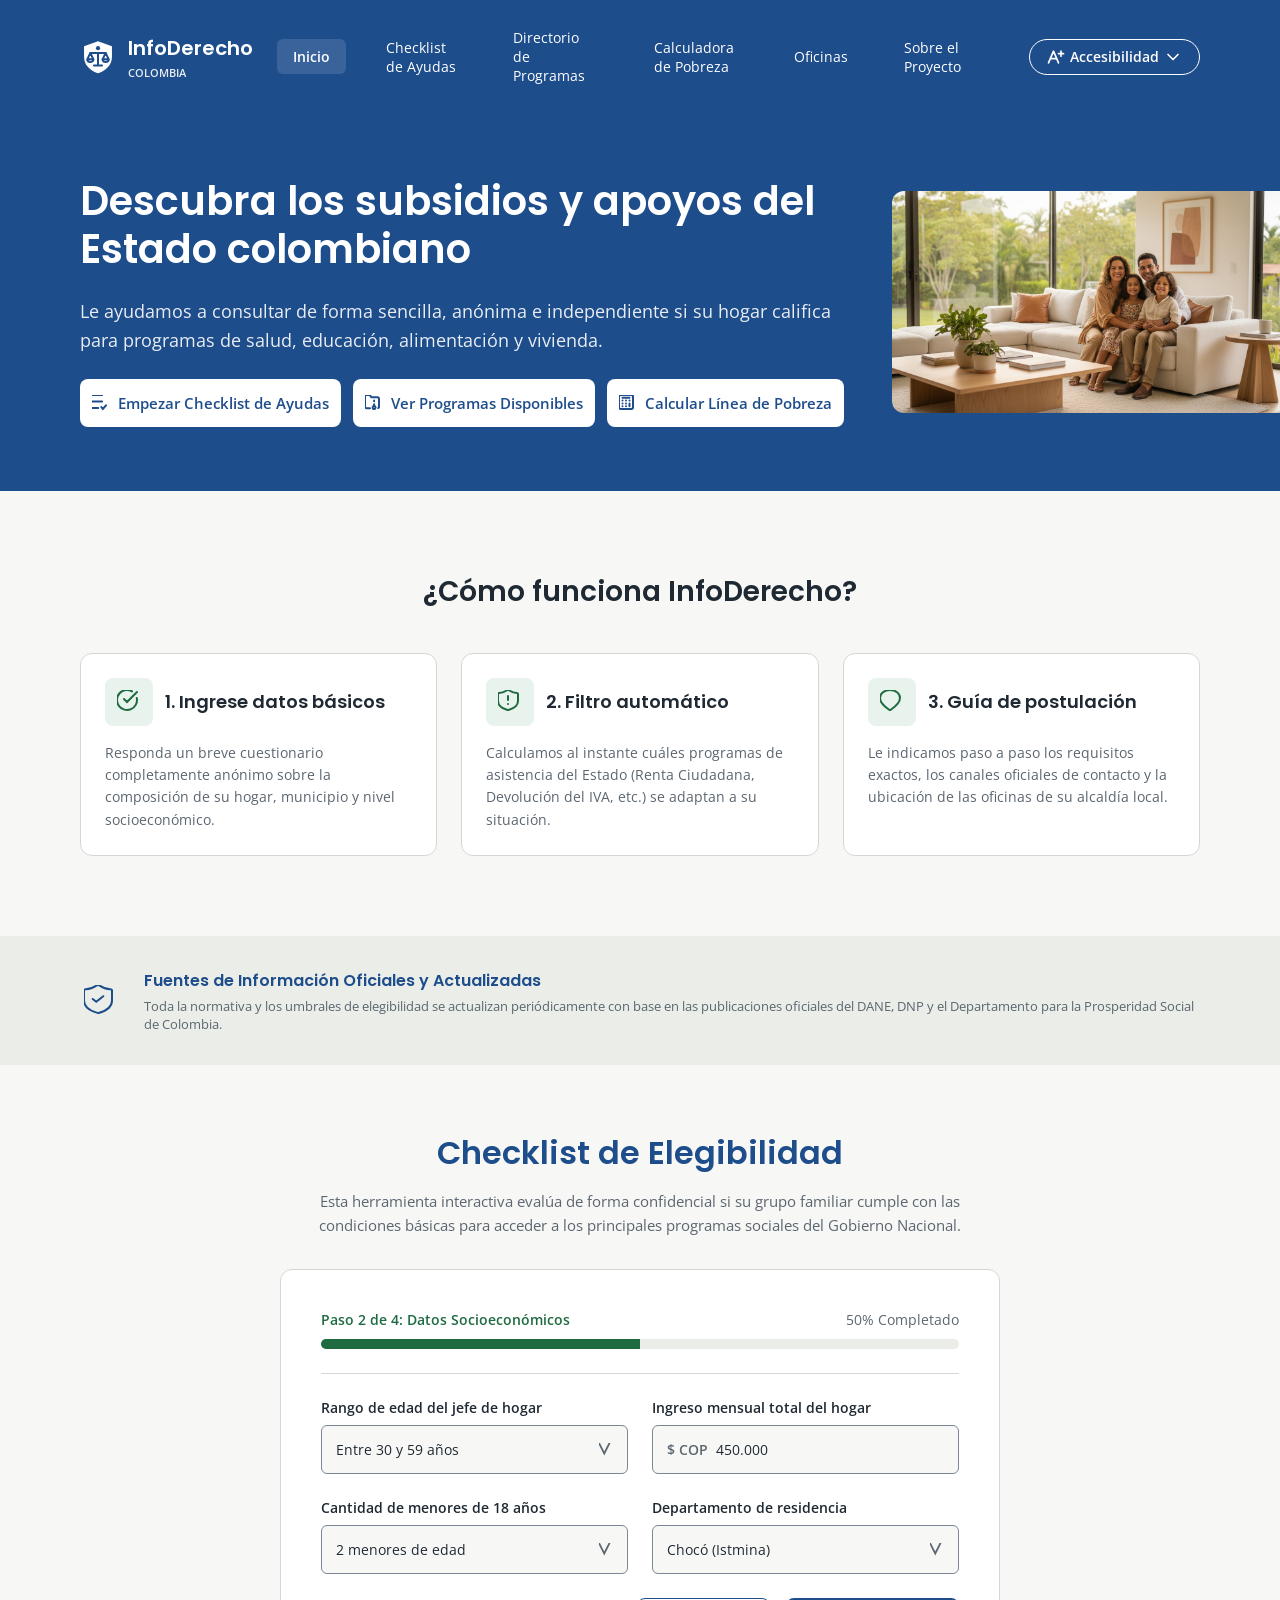
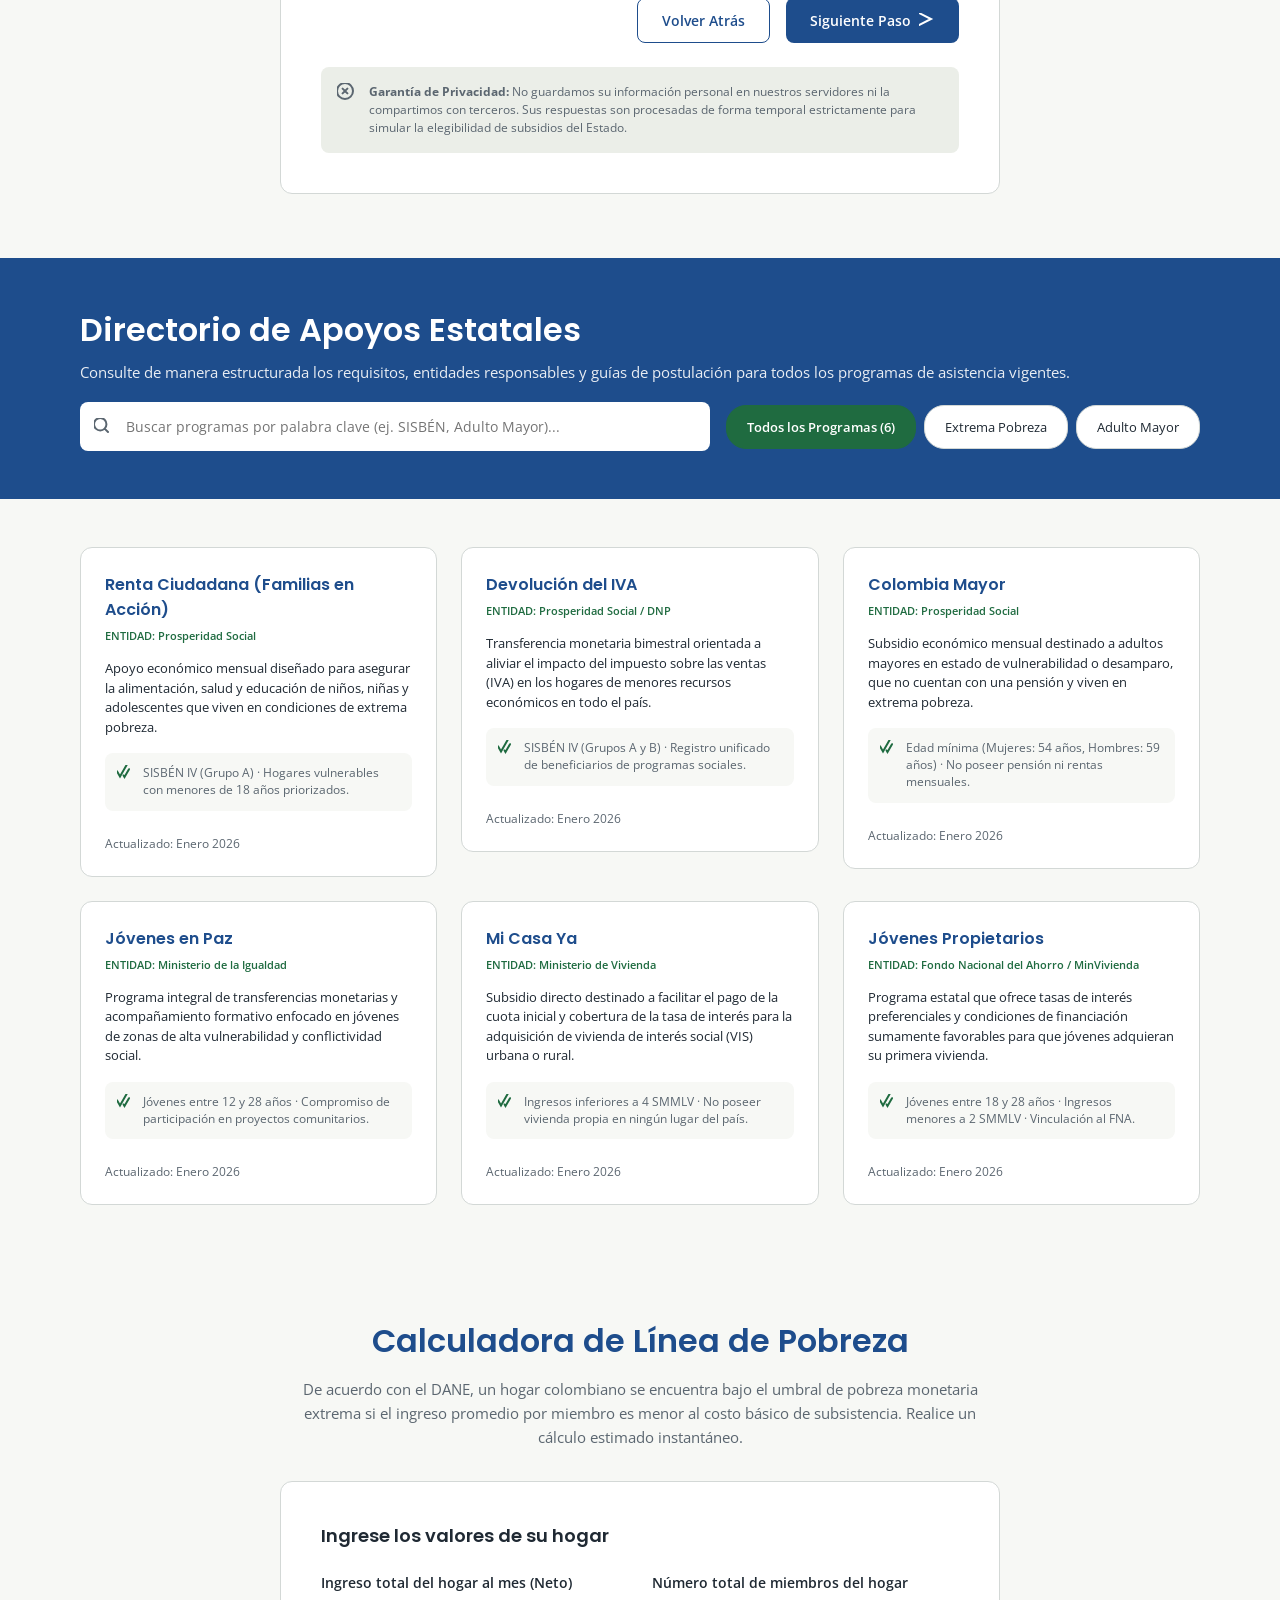
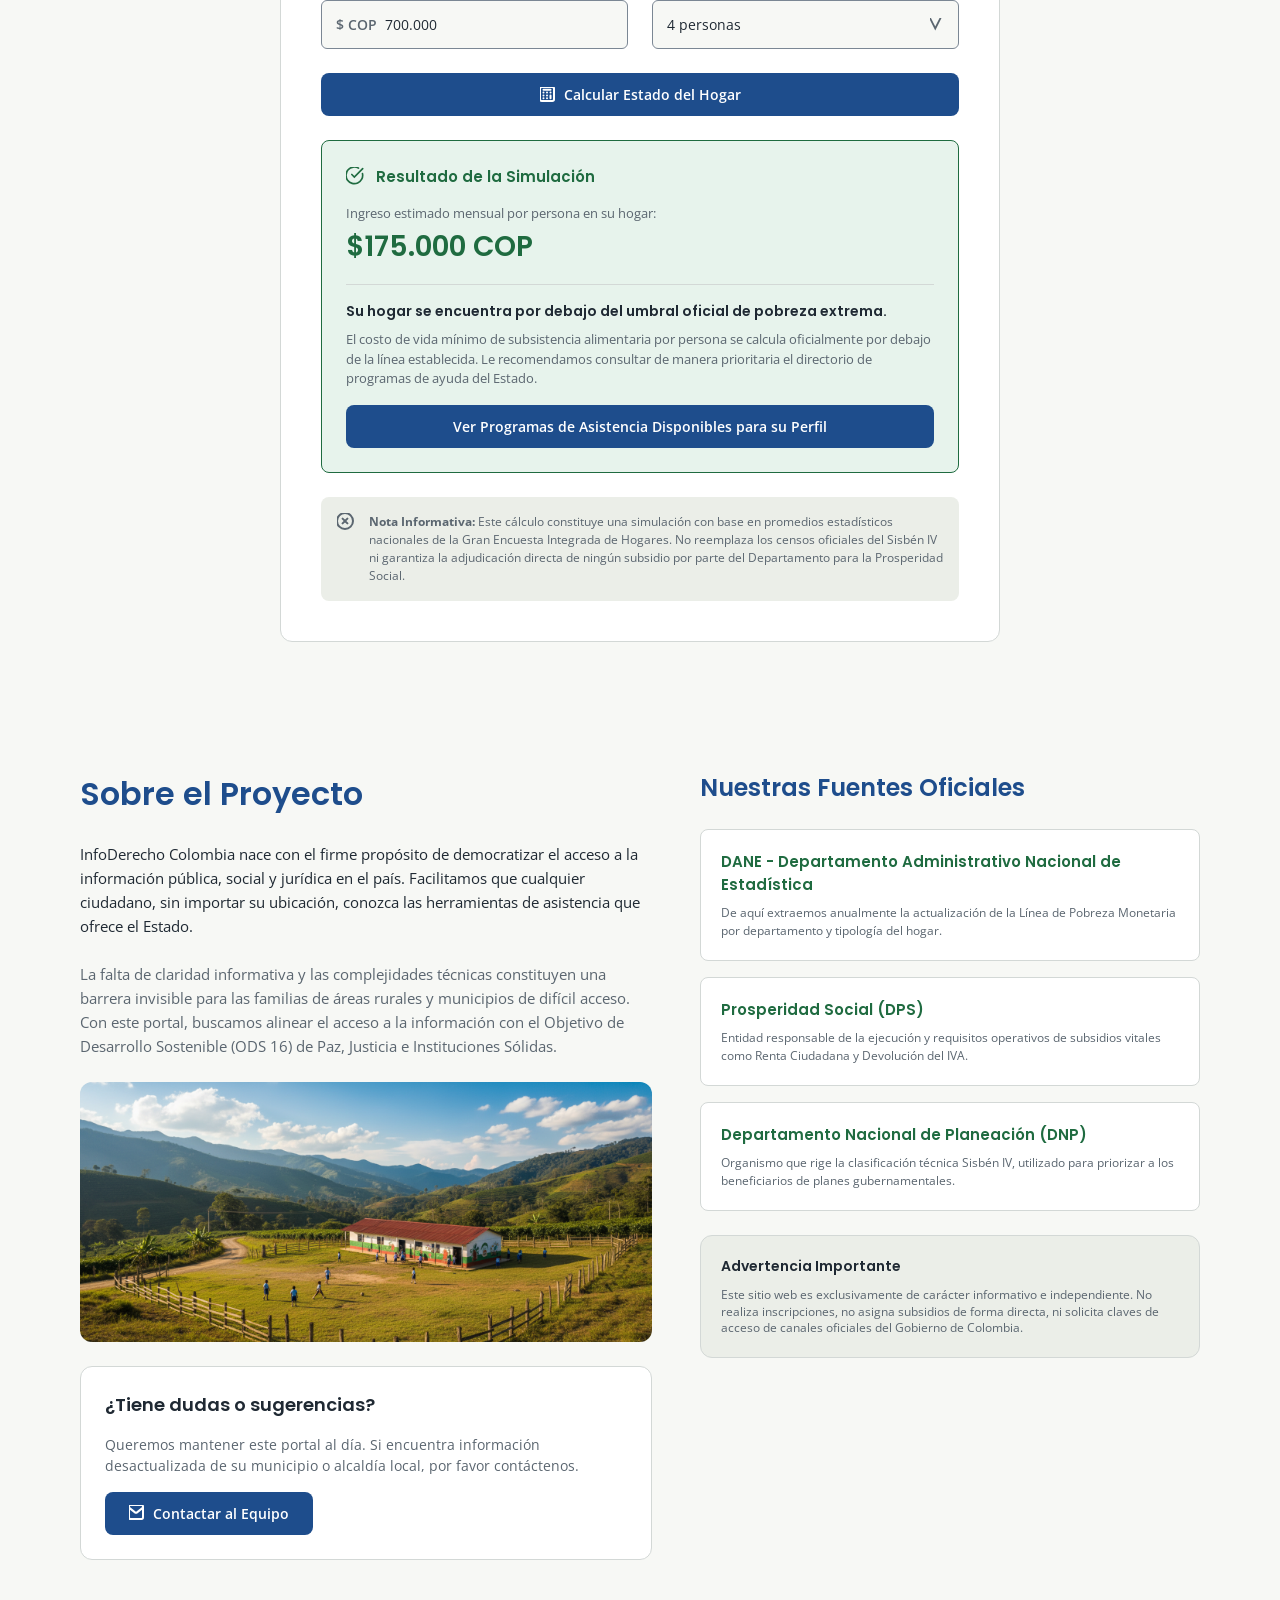
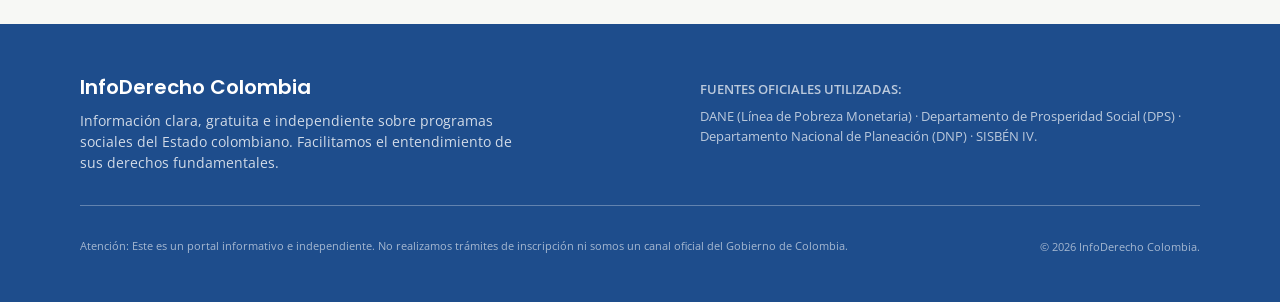
==== commit a66e5b77: "Agregar mapa de oficinas de atención y limpiar main.js - Nueva página pages/oficinas.html con Google" ====
--- a/index.html
+++ b/index.html
@@ -39,6 +39,7 @@
       <a class="nav__tab" href="#checklist">Checklist de Ayudas</a>
       <a class="nav__tab" href="#programas">Directorio de Programas</a>
       <a class="nav__tab" href="#calculadora">Calculadora de Pobreza</a>
+      <a class="nav__tab" href="pages/oficinas.html">Oficinas</a>
       <a class="nav__tab" href="#acerca">Sobre el Proyecto</a>
     </nav>
     <div class="a11y">
--- a/css/pages.css
+++ b/css/pages.css
@@ -1081,3 +1081,199 @@
     padding: 12px 24px;
   }
 }
+
+/* ---------- Oficinas de atención ---------- */
+.offices {
+  display: flex;
+  flex-direction: column;
+  gap: 16px;
+  padding: 16px;
+}
+
+.offices__map {
+  overflow: hidden;
+  border-radius: 10px;
+}
+
+.offices__map iframe {
+  display: block;
+  width: 100%;
+  height: 320px;
+  border: 0;
+}
+
+.offices__map-label {
+  padding: 10px 14px;
+  font-size: calc(12px * var(--text-scale));
+  font-weight: 600;
+  color: var(--blue);
+  border-top: 1px solid var(--border);
+}
+
+.offices__side {
+  display: flex;
+  flex-direction: column;
+  gap: 16px;
+  min-width: 0;
+}
+
+.offices__finder {
+  display: flex;
+  flex-direction: column;
+  gap: 12px;
+  padding: 14px;
+  border-radius: 10px;
+}
+
+.offices__finder h2 {
+  font-size: calc(15px * var(--text-scale));
+  color: var(--blue);
+}
+
+.offices__finder > p {
+  font-size: calc(12px * var(--text-scale));
+  line-height: 1.4;
+  color: var(--muted);
+}
+
+.offices__list {
+  list-style: none;
+  margin: 0;
+  padding: 0;
+  display: flex;
+  flex-direction: column;
+  gap: 12px;
+}
+
+.office {
+  display: flex;
+  flex-direction: column;
+  gap: 8px;
+  padding: 14px;
+  border-radius: 10px;
+}
+
+.office[hidden] {
+  display: none;
+}
+
+.office.is-selected {
+  border-color: var(--blue);
+  box-shadow: inset 0 0 0 1px var(--blue);
+}
+
+.office h2 {
+  font-size: calc(14px * var(--text-scale));
+  color: var(--blue);
+}
+
+.office__entity {
+  font-size: calc(11px * var(--text-scale));
+  font-weight: 600;
+  color: var(--green);
+}
+
+.office__line {
+  display: flex;
+  gap: 8px;
+  align-items: flex-start;
+  font-size: calc(12px * var(--text-scale));
+  line-height: 1.4;
+}
+
+.office__line img {
+  width: 14px;
+  height: 14px;
+  flex-shrink: 0;
+  margin-top: 2px;
+}
+
+.office__meta {
+  font-size: calc(11px * var(--text-scale));
+  line-height: 1.4;
+  color: var(--muted);
+}
+
+.office__actions {
+  display: flex;
+  flex-wrap: wrap;
+  gap: 8px;
+  padding-top: 4px;
+}
+
+.high-contrast .office.is-selected {
+  border-color: #ffd400;
+  box-shadow: inset 0 0 0 1px #ffd400;
+}
+
+.high-contrast .offices__map-label,
+.high-contrast .offices__finder h2,
+.high-contrast .office h2 {
+  color: #fff;
+}
+
+@media (min-width: 960px) {
+  .offices {
+    display: grid;
+    grid-template-columns: minmax(0, 1fr) minmax(0, 1.4fr);
+    gap: 32px;
+    padding: 48px var(--gutter);
+    align-items: start;
+  }
+
+  .offices__map {
+    grid-column: 2;
+    grid-row: 1;
+    position: sticky;
+    top: 24px;
+    border-radius: 12px;
+  }
+
+  .offices__map iframe {
+    height: 560px;
+  }
+
+  .offices__map-label {
+    padding: 14px 20px;
+    font-size: calc(13px * var(--text-scale));
+  }
+
+  .offices__side {
+    grid-column: 1;
+    grid-row: 1;
+    gap: 24px;
+  }
+
+  .offices__finder {
+    padding: 24px;
+    gap: 16px;
+    border-radius: 12px;
+  }
+
+  .offices__finder h2 {
+    font-size: calc(18px * var(--text-scale));
+  }
+
+  .offices__finder > p {
+    font-size: calc(13px * var(--text-scale));
+  }
+
+  .office {
+    padding: 20px;
+    gap: 10px;
+    border-radius: 12px;
+  }
+
+  .office h2 {
+    font-size: calc(16px * var(--text-scale));
+  }
+
+  .office__entity,
+  .office__meta {
+    font-size: calc(12px * var(--text-scale));
+  }
+
+  .office__line {
+    font-size: calc(13px * var(--text-scale));
+  }
+}
